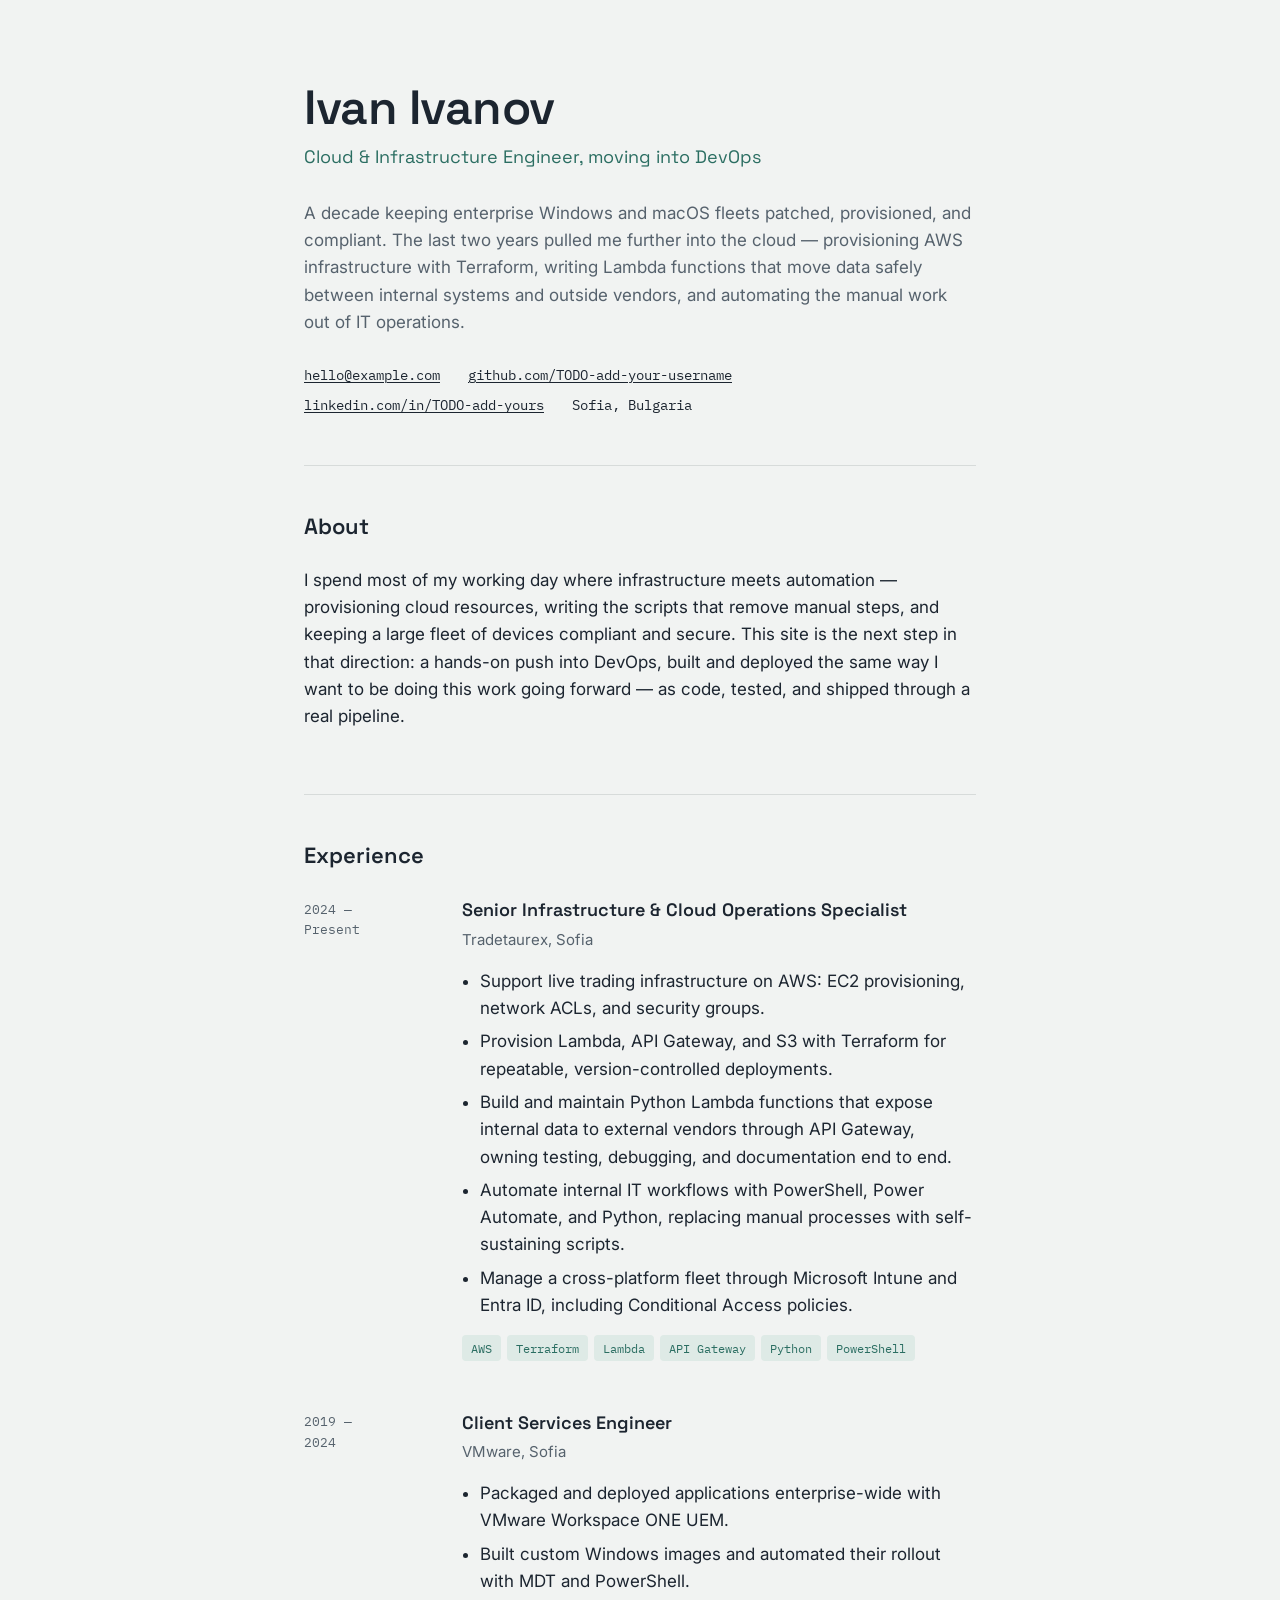
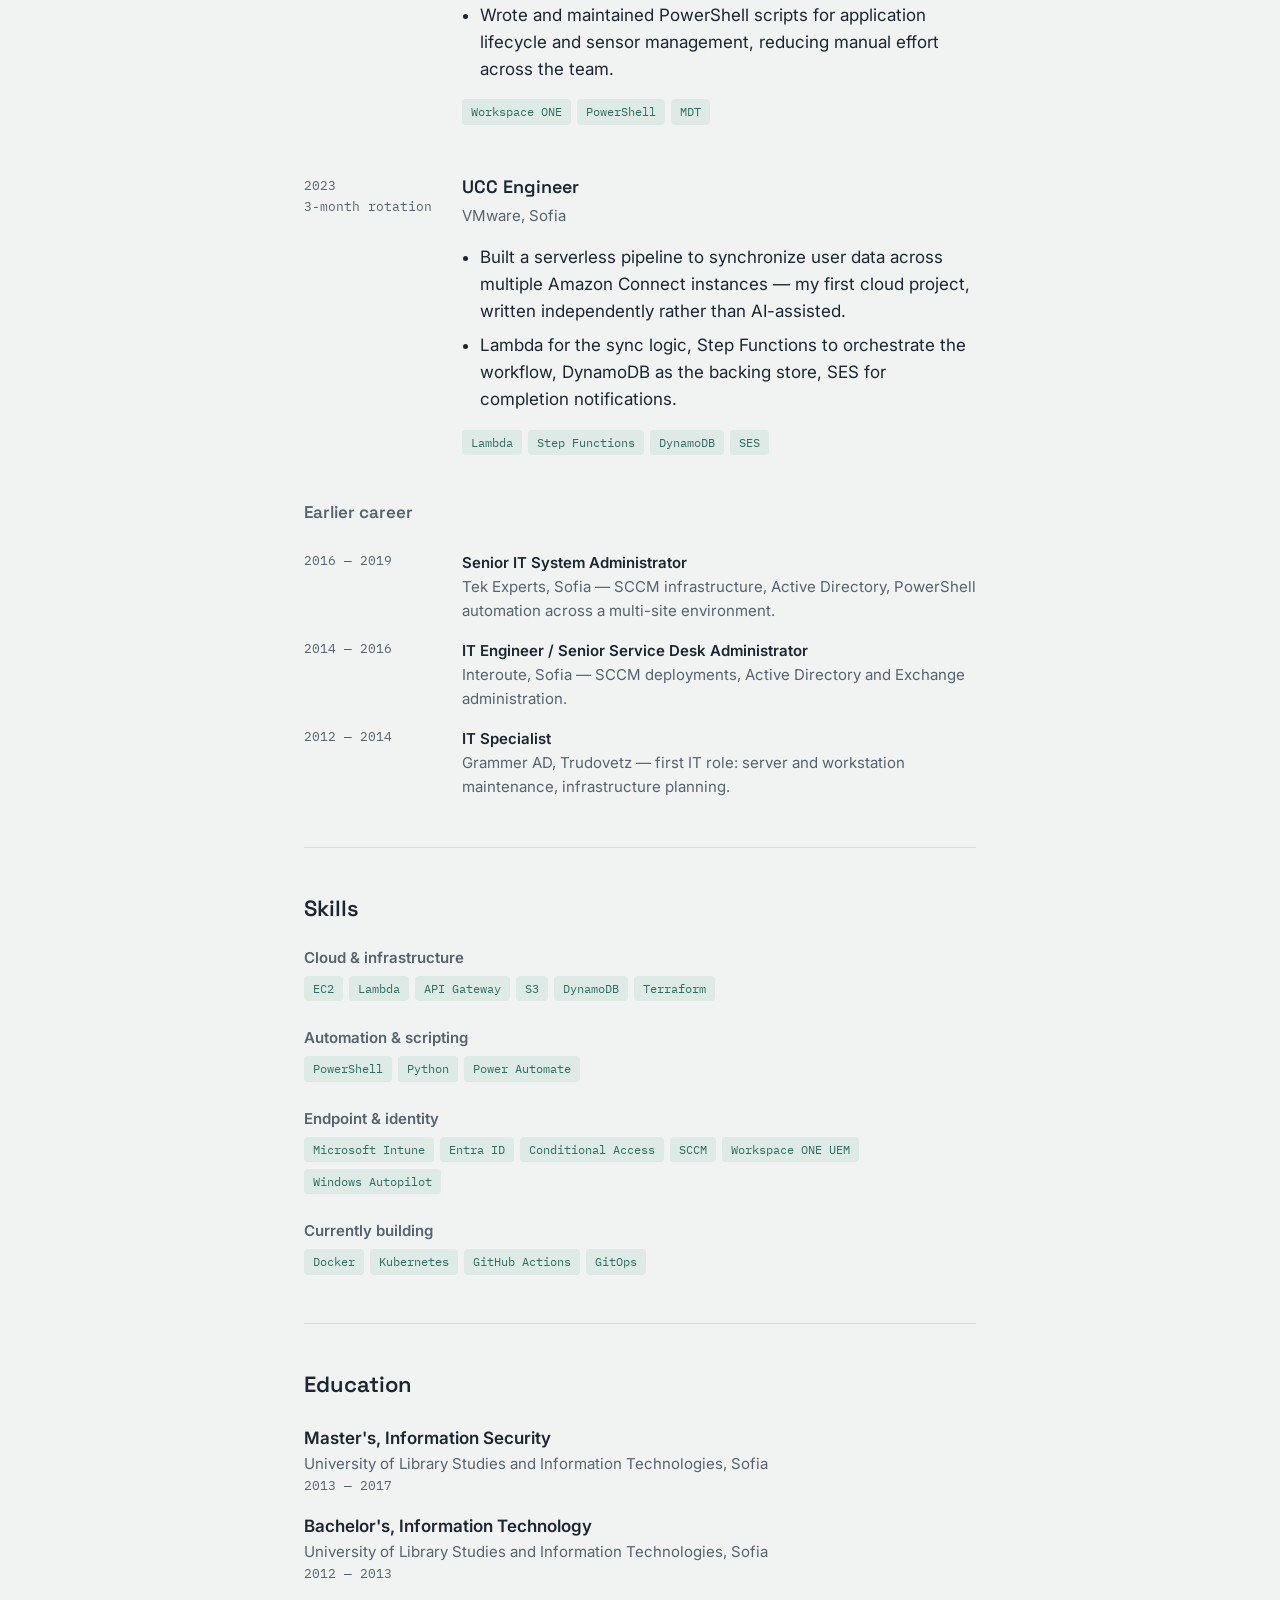
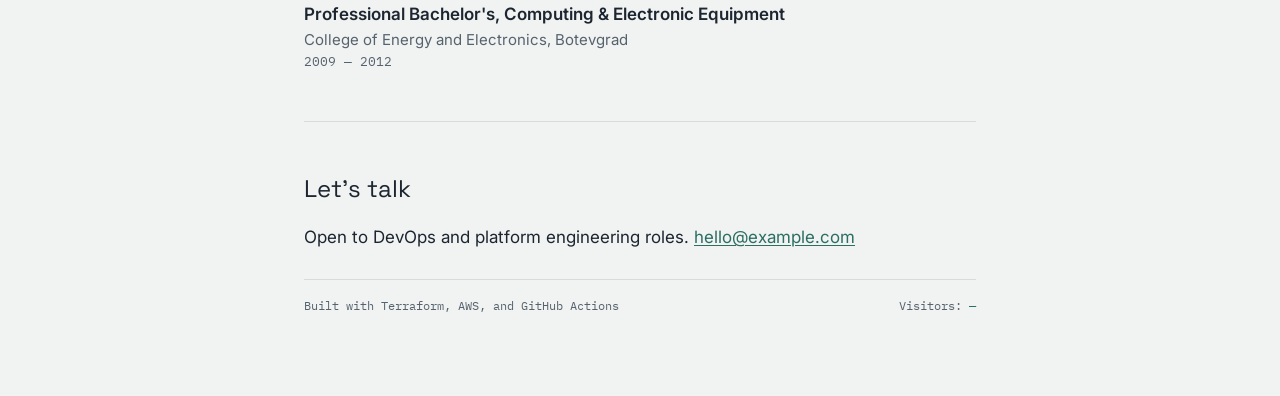
==== frontend/index.html @ 0e737073 "initial HTML+CSS #33" ====
<!DOCTYPE html>
<html lang="en">
<head>
<meta charset="UTF-8">
<meta name="viewport" content="width=device-width, initial-scale=1.0">
<title>Ivan Ivanov — Cloud &amp; Infrastructure Engineer</title>
<meta name="description" content="Cloud and infrastructure engineer with a decade in enterprise systems, now building toward DevOps — AWS, Terraform, and automation.">

<!-- Open Graph -->
<meta property="og:type" content="website">
<meta property="og:title" content="Ivan Ivanov — Cloud & Infrastructure Engineer">
<meta property="og:description" content="Cloud and infrastructure engineer with a decade in enterprise systems, now building toward DevOps — AWS, Terraform, and automation.">
<meta property="og:image" content="/og-image.png">
<!-- TODO: add an og-image.png (1200x630) once you have one, or remove this tag -->

<link rel="icon" type="image/svg+xml" href="/favicon.svg">

<link rel="preconnect" href="https://fonts.googleapis.com">
<link rel="preconnect" href="https://fonts.gstatic.com" crossorigin>
<link href="https://fonts.googleapis.com/css2?family=Space+Grotesk:wght@500;600&family=Inter:wght@400;500&family=IBM+Plex+Mono:wght@400;500&display=swap" rel="stylesheet">

<link rel="stylesheet" href="styles.css">
</head>
<body>

<div class="wrap">

  <!-- Hero -->
  <section class="hero">
    <h1>Ivan Ivanov</h1>
    <p class="role">Cloud &amp; Infrastructure Engineer, moving into DevOps</p>
    <p class="bio">
      A decade keeping enterprise Windows and macOS fleets patched, provisioned,
      and compliant. The last two years pulled me further into the cloud —
      provisioning AWS infrastructure with Terraform, writing Lambda functions
      that move data safely between internal systems and outside vendors, and
      automating the manual work out of IT operations.
    </p>
    <div class="contact-row">
      <a href="mailto:hello@example.com">hello@example.com</a>
      <a href="#" target="_blank" rel="noopener">github.com/TODO-add-your-username</a>
      <a href="#" target="_blank" rel="noopener">linkedin.com/in/TODO-add-yours</a>
      <span>Sofia, Bulgaria</span>
    </div>
  </section>

  <!-- About -->
  <section id="about">
    <h2>About</h2>
    <p>
      I spend most of my working day where infrastructure meets automation —
      provisioning cloud resources, writing the scripts that remove manual
      steps, and keeping a large fleet of devices compliant and secure. This
      site is the next step in that direction: a hands-on push into DevOps,
      built and deployed the same way I want to be doing this work going
      forward — as code, tested, and shipped through a real pipeline.
    </p>
  </section>

  <!-- Experience -->
  <section id="experience">
    <h2>Experience</h2>

    <div class="entry">
      <div class="when">2024 —<br>Present</div>
      <div>
        <div class="role-title">Senior Infrastructure &amp; Cloud Operations Specialist</div>
        <div class="company">Tradetaurex, Sofia</div>
        <ul>
          <li>Support live trading infrastructure on AWS: EC2 provisioning, network ACLs, and security groups.</li>
          <li>Provision Lambda, API Gateway, and S3 with Terraform for repeatable, version-controlled deployments.</li>
          <li>Build and maintain Python Lambda functions that expose internal data to external vendors through API Gateway, owning testing, debugging, and documentation end to end.</li>
          <li>Automate internal IT workflows with PowerShell, Power Automate, and Python, replacing manual processes with self-sustaining scripts.</li>
          <li>Manage a cross-platform fleet through Microsoft Intune and Entra ID, including Conditional Access policies.</li>
        </ul>
        <div class="tags">
          <span class="tag">AWS</span>
          <span class="tag">Terraform</span>
          <span class="tag">Lambda</span>
          <span class="tag">API Gateway</span>
          <span class="tag">Python</span>
          <span class="tag">PowerShell</span>
        </div>
      </div>
    </div>

    <div class="entry">
      <div class="when">2019 —<br>2024</div>
      <div>
        <div class="role-title">Client Services Engineer</div>
        <div class="company">VMware, Sofia</div>
        <ul>
          <li>Packaged and deployed applications enterprise-wide with VMware Workspace ONE UEM.</li>
          <li>Built custom Windows images and automated their rollout with MDT and PowerShell.</li>
          <li>Wrote and maintained PowerShell scripts for application lifecycle and sensor management, reducing manual effort across the team.</li>
        </ul>
        <div class="tags">
          <span class="tag">Workspace ONE</span>
          <span class="tag">PowerShell</span>
          <span class="tag">MDT</span>
        </div>
      </div>
    </div>

    <div class="entry">
      <div class="when">2023<br>3-month rotation</div>
      <div>
        <div class="role-title">UCC Engineer</div>
        <div class="company">VMware, Sofia</div>
        <ul>
          <li>Built a serverless pipeline to synchronize user data across multiple Amazon Connect instances — my first cloud project, written independently rather than AI-assisted.</li>
          <li>Lambda for the sync logic, Step Functions to orchestrate the workflow, DynamoDB as the backing store, SES for completion notifications.</li>
        </ul>
        <div class="tags">
          <span class="tag">Lambda</span>
          <span class="tag">Step Functions</span>
          <span class="tag">DynamoDB</span>
          <span class="tag">SES</span>
        </div>
      </div>
    </div>

    <h2 style="margin-top: var(--space-4); font-size: 1.0625rem; color: var(--ink-muted);">Earlier career</h2>
    <div class="earlier-career">
      <div class="earlier-entry">
        <div class="when">2016 — 2019</div>
        <div>
          <div class="role-title">Senior IT System Administrator</div>
          <div class="company">Tek Experts, Sofia — SCCM infrastructure, Active Directory, PowerShell automation across a multi-site environment.</div>
        </div>
      </div>
      <div class="earlier-entry">
        <div class="when">2014 — 2016</div>
        <div>
          <div class="role-title">IT Engineer / Senior Service Desk Administrator</div>
          <div class="company">Interoute, Sofia — SCCM deployments, Active Directory and Exchange administration.</div>
        </div>
      </div>
      <div class="earlier-entry">
        <div class="when">2012 — 2014</div>
        <div>
          <div class="role-title">IT Specialist</div>
          <div class="company">Grammer AD, Trudovetz — first IT role: server and workstation maintenance, infrastructure planning.</div>
        </div>
      </div>
    </div>
  </section>

  <!-- Skills -->
  <section id="skills">
    <h2>Skills</h2>

    <div class="skill-group">
      <h3>Cloud &amp; infrastructure</h3>
      <div class="tags">
        <span class="tag">EC2</span>
        <span class="tag">Lambda</span>
        <span class="tag">API Gateway</span>
        <span class="tag">S3</span>
        <span class="tag">DynamoDB</span>
        <span class="tag">Terraform</span>
      </div>
    </div>

    <div class="skill-group">
      <h3>Automation &amp; scripting</h3>
      <div class="tags">
        <span class="tag">PowerShell</span>
        <span class="tag">Python</span>
        <span class="tag">Power Automate</span>
      </div>
    </div>

    <div class="skill-group">
      <h3>Endpoint &amp; identity</h3>
      <div class="tags">
        <span class="tag">Microsoft Intune</span>
        <span class="tag">Entra ID</span>
        <span class="tag">Conditional Access</span>
        <span class="tag">SCCM</span>
        <span class="tag">Workspace ONE UEM</span>
        <span class="tag">Windows Autopilot</span>
      </div>
    </div>

    <div class="skill-group">
      <h3>Currently building</h3>
      <div class="tags">
        <span class="tag">Docker</span>
        <span class="tag">Kubernetes</span>
        <span class="tag">GitHub Actions</span>
        <span class="tag">GitOps</span>
      </div>
    </div>
  </section>

  <!-- Education -->
  <section id="education">
    <h2>Education</h2>
    <div class="edu-entry">
      <div class="degree">Master's, Information Security</div>
      <div class="school">University of Library Studies and Information Technologies, Sofia</div>
      <div class="when">2013 — 2017</div>
    </div>
    <div class="edu-entry">
      <div class="degree">Bachelor's, Information Technology</div>
      <div class="school">University of Library Studies and Information Technologies, Sofia</div>
      <div class="when">2012 — 2013</div>
    </div>
    <div class="edu-entry">
      <div class="degree">Professional Bachelor's, Computing &amp; Electronic Equipment</div>
      <div class="school">College of Energy and Electronics, Botevgrad</div>
      <div class="when">2009 — 2012</div>
    </div>
  </section>

  <!-- Footer / contact -->
  <footer>
    <p class="cta">Let's talk</p>
    <p>
      Open to DevOps and platform engineering roles.
      <a href="mailto:hello@example.com">hello@example.com</a>
    </p>
    <div class="meta-row">
      <span>Built with Terraform, AWS, and GitHub Actions</span>
      <span>Visitors: <span id="visitor-count">—</span></span>
    </div>
  </footer>

</div>

<script src="script.js"></script>
</body>
</html>
---- frontend/styles.css ----
/* ============================================
   Tokens
   ============================================ */
:root {
  --bg: #f1f3f2;
  --surface: #ffffff;
  --ink: #1c2530;
  --ink-muted: #56626d;
  --accent: #2b6e62;
  --accent-soft: #deeae6;
  --line: #d7dbda;

  --font-display: "Space Grotesk", -apple-system, sans-serif;
  --font-body: "Inter", -apple-system, sans-serif;
  --font-mono: "IBM Plex Mono", ui-monospace, monospace;

  --content-width: 720px;
  --space-1: 0.5rem;
  --space-2: 1rem;
  --space-3: 1.75rem;
  --space-4: 3rem;
  --space-5: 5rem;
}

/* ============================================
   Reset & base
   ============================================ */
* {
  box-sizing: border-box;
}

html {
  scroll-behavior: smooth;
}

@media (prefers-reduced-motion: reduce) {
  html {
    scroll-behavior: auto;
  }
  * {
    animation-duration: 0.01ms !important;
    transition-duration: 0.01ms !important;
  }
}

body {
  margin: 0;
  background: var(--bg);
  color: var(--ink);
  font-family: var(--font-body);
  font-size: 17px;
  line-height: 1.6;
  -webkit-font-smoothing: antialiased;
}

a {
  color: var(--accent);
  text-decoration-thickness: 1px;
  text-underline-offset: 2px;
}

a:hover {
  text-decoration-thickness: 2px;
}

a:focus-visible,
button:focus-visible {
  outline: 2px solid var(--accent);
  outline-offset: 3px;
}

.wrap {
  max-width: var(--content-width);
  margin: 0 auto;
  padding: 0 1.5rem;
}

section {
  padding: var(--space-4) 0;
  border-top: 1px solid var(--line);
}

section:first-of-type {
  border-top: none;
}

h1, h2, h3 {
  font-family: var(--font-display);
  font-weight: 600;
  line-height: 1.15;
  margin: 0;
}

h2 {
  font-size: 1.375rem;
  margin-bottom: var(--space-3);
}

p {
  margin: 0 0 var(--space-2);
  max-width: 62ch;
}

/* ============================================
   Hero
   ============================================ */
.hero {
  padding-top: var(--space-5);
  padding-bottom: var(--space-4);
  border-top: none;
}

.hero h1 {
  font-size: clamp(2.25rem, 5vw, 3rem);
  letter-spacing: -0.01em;
}

.hero .role {
  font-family: var(--font-display);
  font-size: 1.125rem;
  color: var(--accent);
  margin-top: var(--space-1);
  margin-bottom: var(--space-3);
}

.hero .bio {
  color: var(--ink-muted);
  font-size: 1.0625rem;
}

.contact-row {
  display: flex;
  flex-wrap: wrap;
  gap: var(--space-1) var(--space-3);
  margin-top: var(--space-3);
  font-family: var(--font-mono);
  font-size: 0.875rem;
}

.contact-row a {
  color: var(--ink);
}

.contact-row a:hover {
  color: var(--accent);
}

/* ============================================
   Experience timeline
   ============================================ */
.entry {
  display: grid;
  grid-template-columns: 130px 1fr;
  gap: var(--space-3);
  margin-bottom: var(--space-4);
}

.entry:last-child {
  margin-bottom: 0;
}

.entry .when {
  font-family: var(--font-mono);
  font-size: 0.8125rem;
  color: var(--ink-muted);
  padding-top: 0.2rem;
}

.entry .role-title {
  font-family: var(--font-display);
  font-size: 1.125rem;
  font-weight: 600;
  margin-bottom: 0.15rem;
}

.entry .company {
  color: var(--ink-muted);
  font-size: 0.9375rem;
  margin-bottom: var(--space-2);
}

.entry ul {
  margin: 0 0 var(--space-2);
  padding-left: 1.1rem;
}

.entry li {
  margin-bottom: 0.4rem;
  max-width: 58ch;
}

.tags {
  display: flex;
  flex-wrap: wrap;
  gap: 0.4rem;
  margin-top: var(--space-1);
}

.tag {
  font-family: var(--font-mono);
  font-size: 0.75rem;
  background: var(--accent-soft);
  color: var(--accent);
  padding: 0.2rem 0.55rem;
  border-radius: 4px;
}

/* Earlier career: compact list, no bullets */
.earlier-career {
  display: grid;
  gap: var(--space-2);
}

.earlier-entry {
  display: grid;
  grid-template-columns: 130px 1fr;
  gap: var(--space-3);
}

.earlier-entry .when {
  font-family: var(--font-mono);
  font-size: 0.8125rem;
  color: var(--ink-muted);
}

.earlier-entry .role-title {
  font-weight: 600;
  font-size: 0.9375rem;
}

.earlier-entry .company {
  color: var(--ink-muted);
  font-size: 0.9375rem;
}

/* ============================================
   Skills
   ============================================ */
.skill-group {
  margin-bottom: var(--space-3);
}

.skill-group:last-child {
  margin-bottom: 0;
}

.skill-group h3 {
  font-family: var(--font-body);
  font-weight: 600;
  font-size: 0.9375rem;
  color: var(--ink-muted);
  margin-bottom: 0.6rem;
}

/* ============================================
   Education
   ============================================ */
.edu-entry {
  margin-bottom: var(--space-2);
}

.edu-entry:last-child {
  margin-bottom: 0;
}

.edu-entry .degree {
  font-weight: 600;
}

.edu-entry .school {
  color: var(--ink-muted);
  font-size: 0.9375rem;
}

.edu-entry .when {
  font-family: var(--font-mono);
  font-size: 0.8125rem;
  color: var(--ink-muted);
}

/* ============================================
   Footer / contact
   ============================================ */
footer {
  padding: var(--space-4) 0 var(--space-5);
  border-top: 1px solid var(--line);
}

footer .cta {
  font-family: var(--font-display);
  font-size: 1.5rem;
  margin-bottom: var(--space-2);
}

.meta-row {
  display: flex;
  justify-content: space-between;
  align-items: baseline;
  flex-wrap: wrap;
  gap: var(--space-1);
  margin-top: var(--space-3);
  padding-top: var(--space-2);
  border-top: 1px solid var(--line);
  font-family: var(--font-mono);
  font-size: 0.75rem;
  color: var(--ink-muted);
}

#visitor-count {
  color: var(--accent);
}

/* ============================================
   Responsive
   ============================================ */
@media (max-width: 560px) {
  .entry,
  .earlier-entry {
    grid-template-columns: 1fr;
    gap: 0.3rem;
  }

  .entry .when {
    padding-top: 0;
  }

  section {
    padding: var(--space-3) 0;
  }

  .hero {
    padding-top: var(--space-4);
  }
}
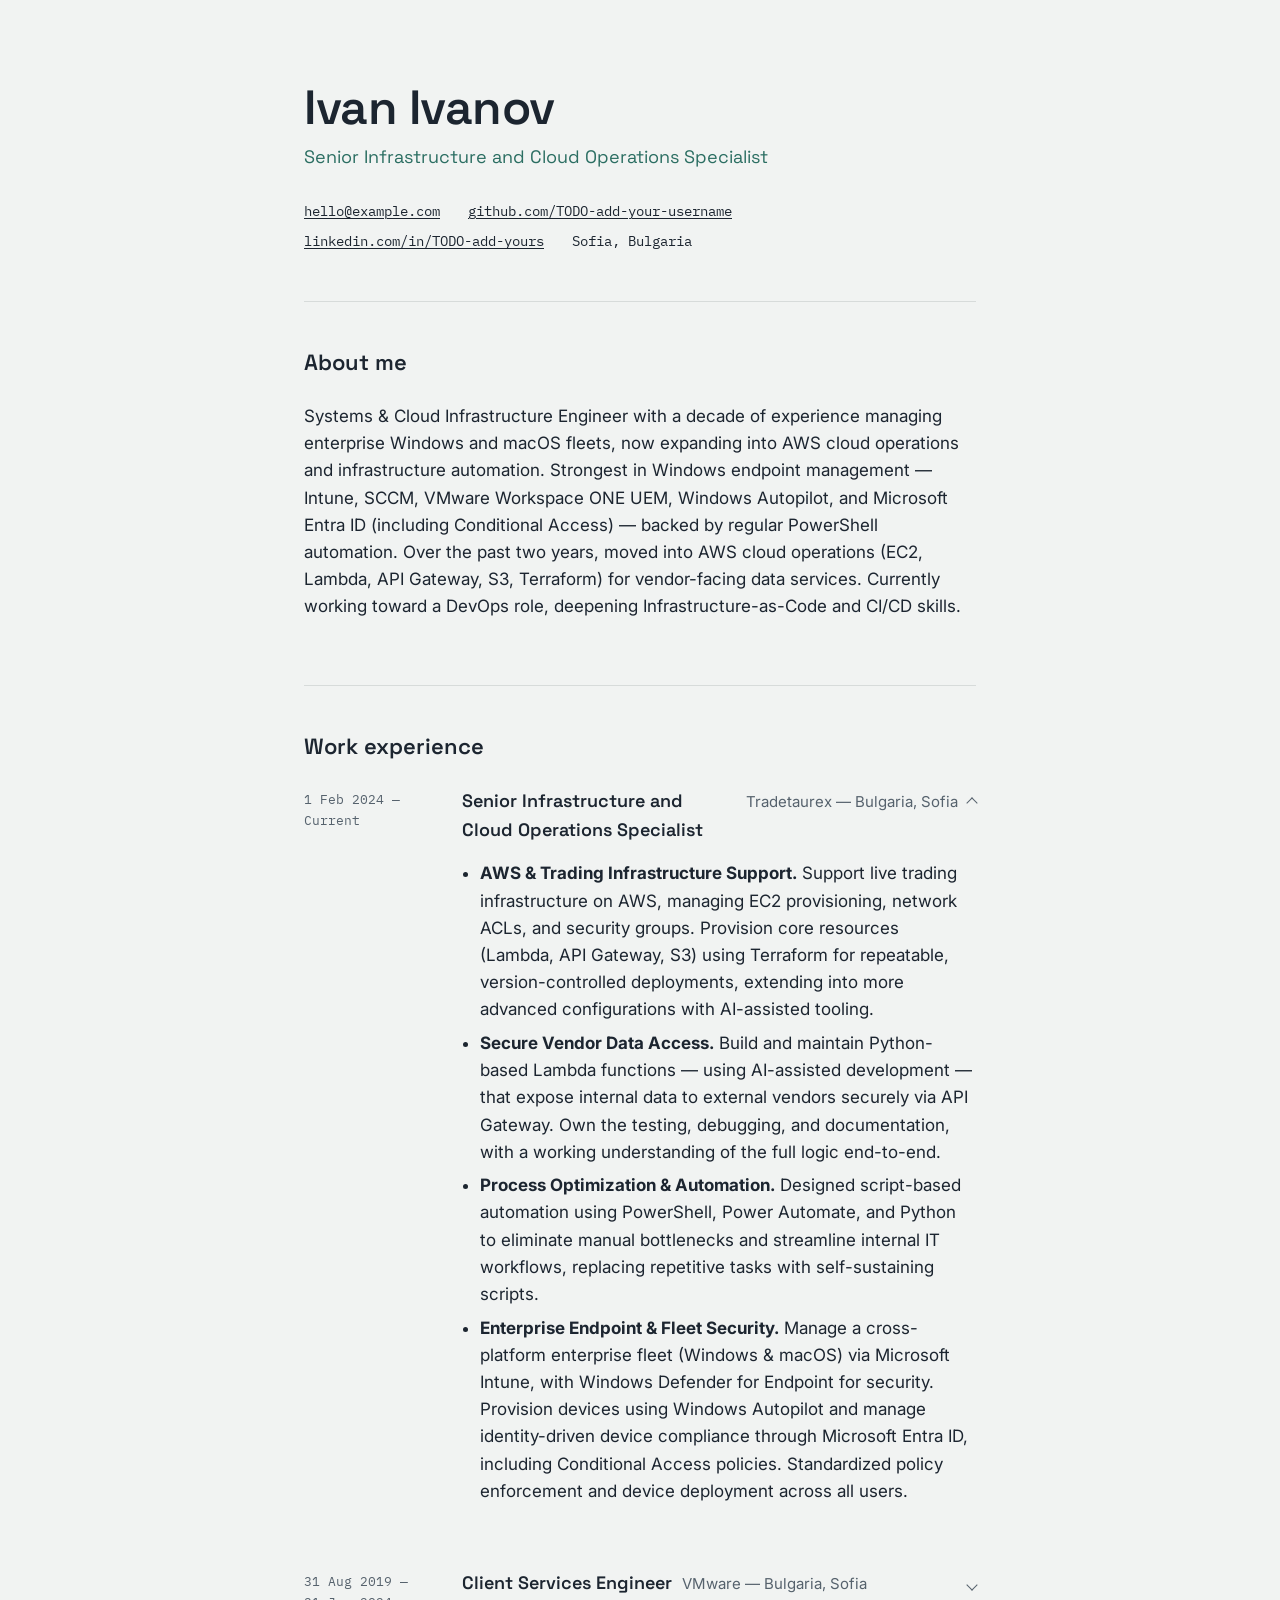
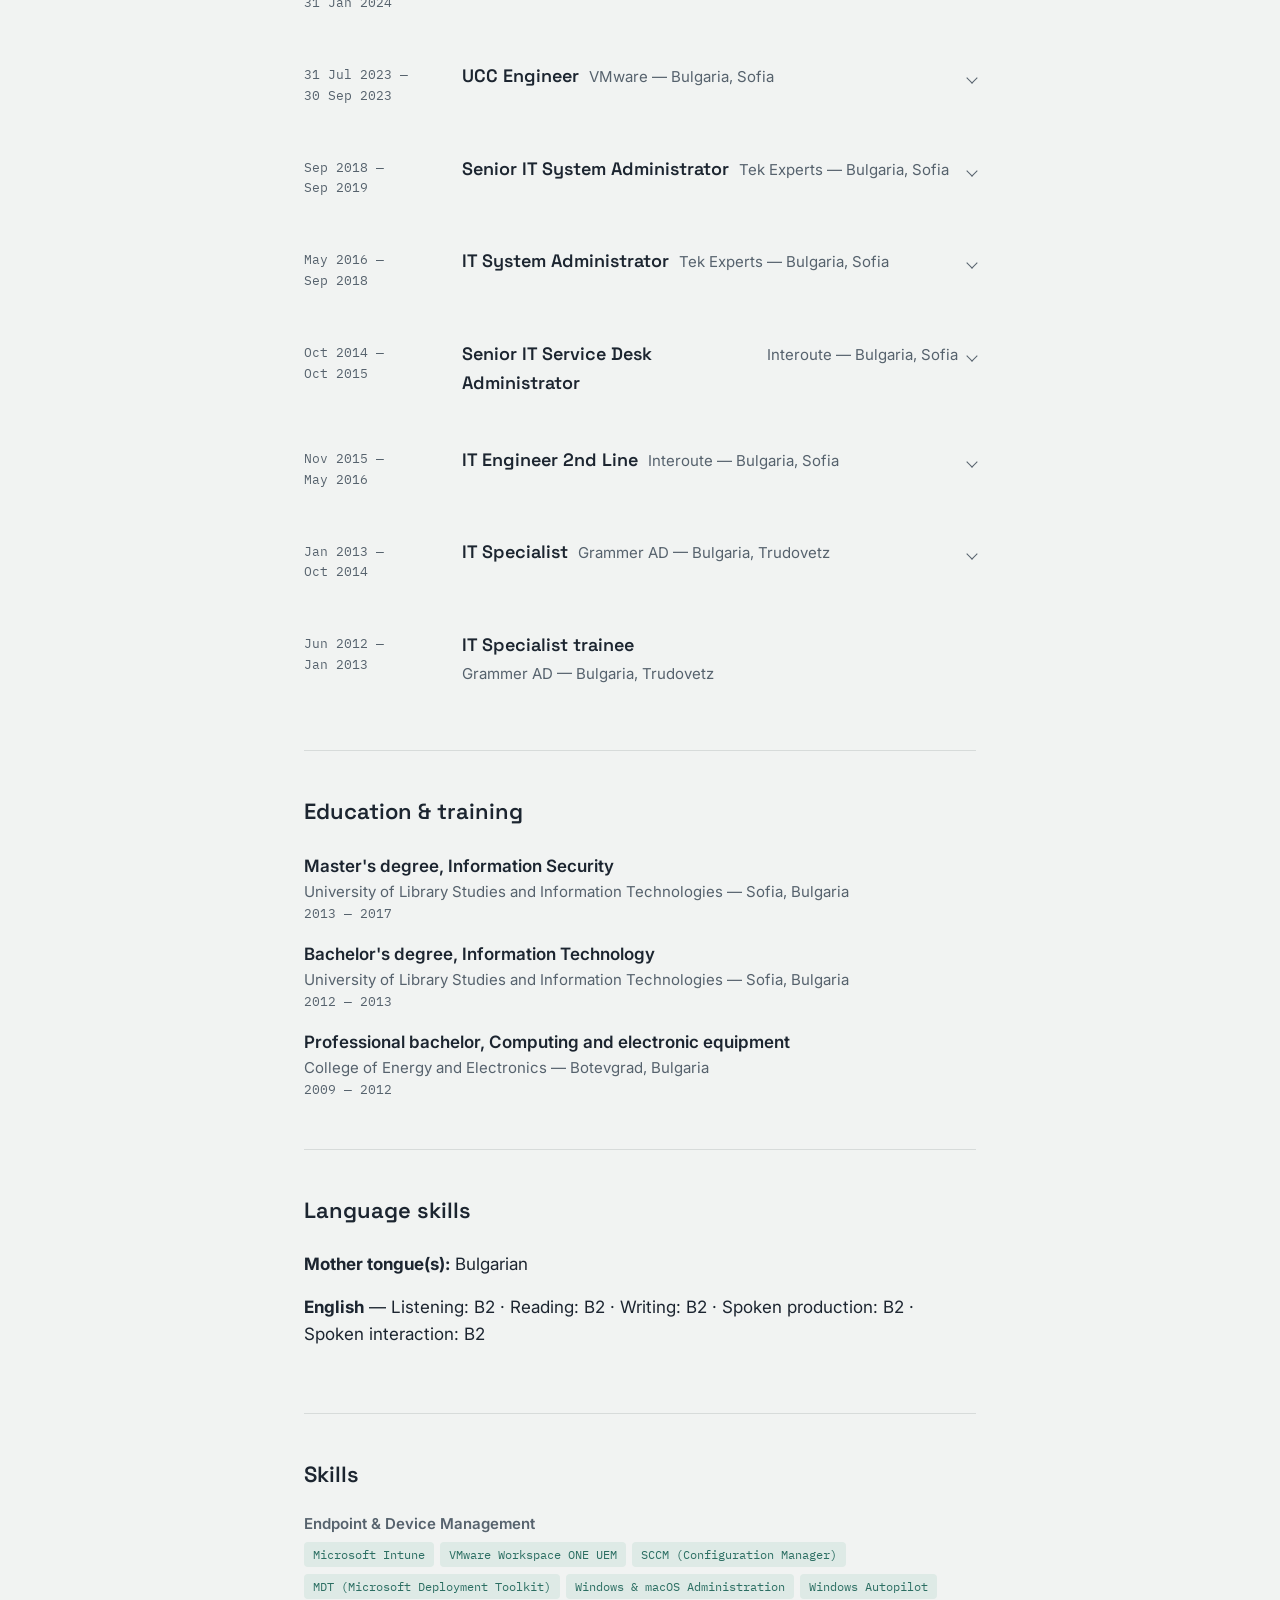
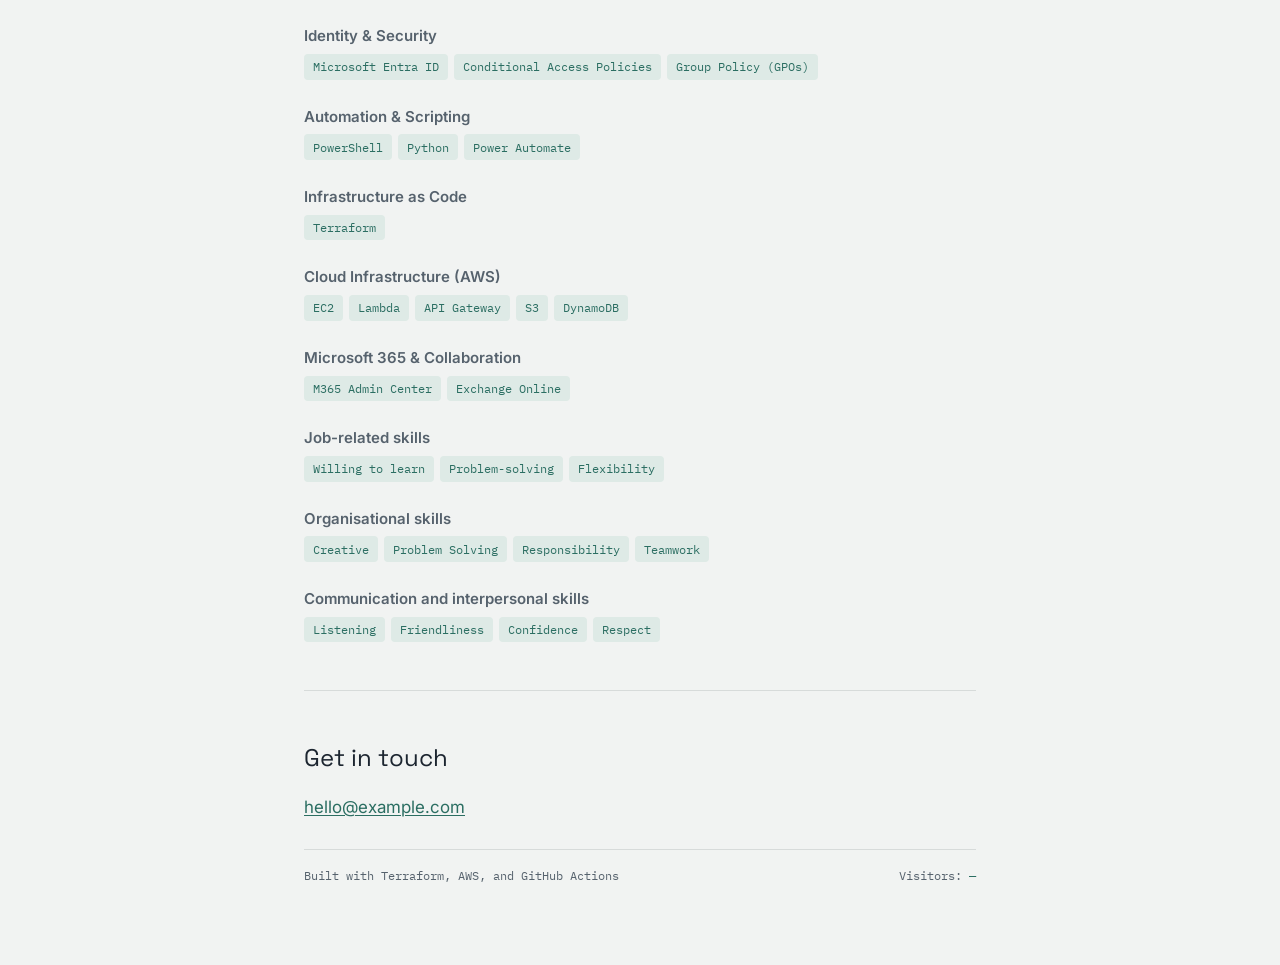
==== commit a09c6649: "Initial index page modified and placeholder added for visitors count. Error mage is added. close #33" ====
--- a/frontend/index.html
+++ b/frontend/index.html
@@ -3,13 +3,13 @@
 <head>
 <meta charset="UTF-8">
 <meta name="viewport" content="width=device-width, initial-scale=1.0">
-<title>Ivan Ivanov — Cloud &amp; Infrastructure Engineer</title>
-<meta name="description" content="Cloud and infrastructure engineer with a decade in enterprise systems, now building toward DevOps — AWS, Terraform, and automation.">
+<title>Ivan Ivanov — Senior Infrastructure and Cloud Operations Specialist</title>
+<meta name="description" content="Systems & Cloud Infrastructure Engineer with a decade of experience managing enterprise Windows and macOS fleets, now expanding into AWS cloud operations and infrastructure automation.">
 
 <!-- Open Graph -->
 <meta property="og:type" content="website">
-<meta property="og:title" content="Ivan Ivanov — Cloud & Infrastructure Engineer">
-<meta property="og:description" content="Cloud and infrastructure engineer with a decade in enterprise systems, now building toward DevOps — AWS, Terraform, and automation.">
+<meta property="og:title" content="Ivan Ivanov — Senior Infrastructure and Cloud Operations Specialist">
+<meta property="og:description" content="Systems & Cloud Infrastructure Engineer with a decade of experience managing enterprise Windows and macOS fleets, now expanding into AWS cloud operations and infrastructure automation.">
 <meta property="og:image" content="/og-image.png">
 <!-- TODO: add an og-image.png (1200x630) once you have one, or remove this tag -->
 
@@ -28,14 +28,7 @@
   <!-- Hero -->
   <section class="hero">
     <h1>Ivan Ivanov</h1>
-    <p class="role">Cloud &amp; Infrastructure Engineer, moving into DevOps</p>
-    <p class="bio">
-      A decade keeping enterprise Windows and macOS fleets patched, provisioned,
-      and compliant. The last two years pulled me further into the cloud —
-      provisioning AWS infrastructure with Terraform, writing Lambda functions
-      that move data safely between internal systems and outside vendors, and
-      automating the manual work out of IT operations.
-    </p>
+    <p class="role">Senior Infrastructure and Cloud Operations Specialist</p>
     <div class="contact-row">
       <a href="mailto:hello@example.com">hello@example.com</a>
       <a href="#" target="_blank" rel="noopener">github.com/TODO-add-your-username</a>
@@ -46,104 +39,260 @@
 
   <!-- About -->
   <section id="about">
-    <h2>About</h2>
+    <h2>About me</h2>
     <p>
-      I spend most of my working day where infrastructure meets automation —
-      provisioning cloud resources, writing the scripts that remove manual
-      steps, and keeping a large fleet of devices compliant and secure. This
-      site is the next step in that direction: a hands-on push into DevOps,
-      built and deployed the same way I want to be doing this work going
-      forward — as code, tested, and shipped through a real pipeline.
+      Systems &amp; Cloud Infrastructure Engineer with a decade of experience managing
+      enterprise Windows and macOS fleets, now expanding into AWS cloud operations and
+      infrastructure automation. Strongest in Windows endpoint management — Intune, SCCM,
+      VMware Workspace ONE UEM, Windows Autopilot, and Microsoft Entra ID (including
+      Conditional Access) — backed by regular PowerShell automation. Over the past two
+      years, moved into AWS cloud operations (EC2, Lambda, API Gateway, S3, Terraform)
+      for vendor-facing data services. Currently working toward a DevOps role, deepening
+      Infrastructure-as-Code and CI/CD skills.
     </p>
   </section>
 
   <!-- Experience -->
   <section id="experience">
-    <h2>Experience</h2>
-
-    <div class="entry">
-      <div class="when">2024 —<br>Present</div>
+    <h2>Work experience</h2>
+
+    <div class="entry">
+      <div class="when">1 Feb 2024 —<br>Current</div>
+      <details open>
+        <summary>
+          <span class="role-title">Senior Infrastructure and Cloud Operations Specialist</span>
+          <span class="company">Tradetaurex — Bulgaria, Sofia</span>
+        </summary>
+        <div class="details-content">
+          <ul>
+            <li><strong>AWS &amp; Trading Infrastructure Support.</strong> Support live trading infrastructure on AWS, managing EC2 provisioning, network ACLs, and security groups. Provision core resources (Lambda, API Gateway, S3) using Terraform for repeatable, version-controlled deployments, extending into more advanced configurations with AI-assisted tooling.</li>
+            <li><strong>Secure Vendor Data Access.</strong> Build and maintain Python-based Lambda functions — using AI-assisted development — that expose internal data to external vendors securely via API Gateway. Own the testing, debugging, and documentation, with a working understanding of the full logic end-to-end.</li>
+            <li><strong>Process Optimization &amp; Automation.</strong> Designed script-based automation using PowerShell, Power Automate, and Python to eliminate manual bottlenecks and streamline internal IT workflows, replacing repetitive tasks with self-sustaining scripts.</li>
+            <li><strong>Enterprise Endpoint &amp; Fleet Security.</strong> Manage a cross-platform enterprise fleet (Windows &amp; macOS) via Microsoft Intune, with Windows Defender for Endpoint for security. Provision devices using Windows Autopilot and manage identity-driven device compliance through Microsoft Entra ID, including Conditional Access policies. Standardized policy enforcement and device deployment across all users.</li>
+          </ul>
+        </div>
+      </details>
+    </div>
+
+    <div class="entry">
+      <div class="when">31 Aug 2019 —<br>31 Jan 2024</div>
+      <details>
+        <summary>
+          <span class="role-title">Client Services Engineer</span>
+          <span class="company">VMware — Bulgaria, Sofia</span>
+        </summary>
+        <div class="details-content">
+          <p>As part of the Client Experience team, I helped shape and run our Windows deployment strategy across the organization.</p>
+          <ul>
+            <li><strong>Application Packaging &amp; Deployment.</strong> Used VMware Workspace ONE UEM to package and deploy applications across the enterprise fleet, standardizing how software was rolled out and maintained.</li>
+            <li><strong>Custom PowerShell Solutions.</strong> Developed and maintained PowerShell scripts for application install/uninstall, sensor management, and other recurring administrative tasks — reducing manual effort across the team.</li>
+            <li><strong>Windows Image Creation &amp; Deployment.</strong> Built custom Windows images and automated their deployment using Microsoft Deployment Toolkit (MDT) combined with custom PowerShell scripts.</li>
+          </ul>
+          <p><em>Core skills from this role: Windows Administration, OS Migration, VMware Workspace ONE UEM, PowerShell scripting, Amazon Web Services (AWS), AWS Lambda, Amazon S3, Python.</em></p>
+        </div>
+      </details>
+    </div>
+
+    <div class="entry">
+      <div class="when">31 Jul 2023 —<br>30 Sep 2023</div>
+      <details>
+        <summary>
+          <span class="role-title">UCC Engineer</span>
+          <span class="company">VMware — Bulgaria, Sofia</span>
+        </summary>
+        <div class="details-content">
+          <p>Completed a 3-month internal rotation with VMware's UCC team, stepping outside my core endpoint role to build an AWS-based automation solution — my first hands-on cloud project, written independently rather than AI-assisted.</p>
+          <p>Built a solution to synchronize user data across multiple Amazon Connect instances:</p>
+          <ul>
+            <li><strong>AWS Lambda</strong> — wrote the core functions for the synchronization logic, run without provisioning or managing servers.</li>
+            <li><strong>AWS Step Functions</strong> — orchestrated the multi-step workflow across services into an efficient, scalable serverless pipeline.</li>
+            <li><strong>Amazon DynamoDB</strong> — used as the backing data store for the project.</li>
+            <li><strong>Python</strong> — wrote the scripting and automation logic myself.</li>
+            <li><strong>AWS SES</strong> — integrated to send automated email notifications on completion of each sync job.</li>
+          </ul>
+        </div>
+      </details>
+    </div>
+
+    <div class="entry">
+      <div class="when">Sep 2018 —<br>Sep 2019</div>
+      <details>
+        <summary>
+          <span class="role-title">Senior IT System Administrator</span>
+          <span class="company">Tek Experts — Bulgaria, Sofia</span>
+        </summary>
+        <div class="details-content">
+          <p><strong>Microsoft System Center Configuration Manager (SCCM) infrastructure:</strong></p>
+          <ul>
+            <li>Make sure all services are running</li>
+            <li>Make sure the primary site is up-to-date</li>
+            <li>Make sure all site components are running and there are enough resources</li>
+            <li>Servicing different Windows 10 images</li>
+            <li>Creating, deploying and maintain different applications</li>
+            <li>Creating and maintain different deployments (applications and updates)</li>
+            <li>Creating and maintain different task sequences for the different line of businesses</li>
+          </ul>
+          <p><strong>Powershell Scripts:</strong></p>
+          <ul>
+            <li>Creating and editing AD/Office 365 objects</li>
+            <li>Creating and maintain scripts for synchronization between the HR system and Active Directory</li>
+          </ul>
+          <p><strong>Active Directory:</strong></p>
+          <ul>
+            <li>Administering users and computers</li>
+            <li>Creating and maintain group policies</li>
+            <li>Maintain internal and external DNS zones</li>
+            <li>DHCP</li>
+          </ul>
+          <p><strong>Windows servers:</strong></p>
+          <ul>
+            <li>Deploying Windows servers</li>
+            <li>Maintain Windows servers</li>
+            <li>Make sure all Windows servers are up-to-date</li>
+          </ul>
+          <ul>
+            <li>Microsoft Azure Intune</li>
+            <li>Maintain McAfee EPO</li>
+            <li>Coordinate with other System Admins at other sites to resolve problems and faults</li>
+            <li>Taking part in IT Ops projects</li>
+            <li>Maintain CCTV and access control system</li>
+            <li>Managing IT hardware - computers and laptops</li>
+            <li>On-site and remote support for company users around the world with day to day issues</li>
+          </ul>
+        </div>
+      </details>
+    </div>
+
+    <div class="entry">
+      <div class="when">May 2016 —<br>Sep 2018</div>
+      <details>
+        <summary>
+          <span class="role-title">IT System Administrator</span>
+          <span class="company">Tek Experts — Bulgaria, Sofia</span>
+        </summary>
+        <div class="details-content">
+          <p>As a part of the IT department, my main responsibilities are:</p>
+          <ul>
+            <li>Maintain the SCCM infrastructure.</li>
+            <li>Creating, deploying and maintain different applications, deployments and task sequences for the different line of businesses.</li>
+            <li>Creating and maintain GPOs for the different line of businesses.</li>
+            <li>Maintain servers.</li>
+            <li>Maintain McAfee EPO.</li>
+            <li>PowerShell scripting – Creating and editing AD/O365 users, creating and maintain synchronization scripts for updating user information from the HR system to the AD.</li>
+            <li>Coordinate with other System Admins at other sites to resolve problems and faults.</li>
+            <li>Providing training to the new IT department members.</li>
+            <li>Maintain the CCTV and access control system.</li>
+            <li>Taking part in IT Ops projects.</li>
+            <li>Managing IT hardware - computers and laptops</li>
+            <li>On-site and remote support for company users around the world with day to day issues.</li>
+          </ul>
+        </div>
+      </details>
+    </div>
+
+    <div class="entry">
+      <div class="when">Oct 2014 —<br>Oct 2015</div>
+      <details>
+        <summary>
+          <span class="role-title">Senior IT Service Desk Administrator</span>
+          <span class="company">Interoute — Bulgaria, Sofia</span>
+        </summary>
+        <div class="details-content">
+          <ul>
+            <li>On-site and remote support for company users around the world.</li>
+            <li>Taking part in IT Ops projects.</li>
+            <li>Service-Now - processing user request.</li>
+            <li>Creating and managing user domain accounts.</li>
+            <li>Installing, managing and troubleshooting SW issues (MS Office, etc.).</li>
+            <li>Managing IT hardware.</li>
+          </ul>
+        </div>
+      </details>
+    </div>
+
+    <div class="entry">
+      <div class="when">Nov 2015 —<br>May 2016</div>
+      <details>
+        <summary>
+          <span class="role-title">IT Engineer 2nd Line</span>
+          <span class="company">Interoute — Bulgaria, Sofia</span>
+        </summary>
+        <div class="details-content">
+          <p><strong>MS SCCM</strong></p>
+          <ul>
+            <li>Managing Desktop build</li>
+            <li>SW deployments</li>
+            <li>Patch management</li>
+          </ul>
+          <ul>
+            <li>Installing new servers Windows Server 2008 R2, Windows Server 2012, Windows Server 2012 R2</li>
+            <li>Monitoring the IT infrastructure.</li>
+            <li>PowerShell scripting (creating and managing AD, Exchange and Skype for Business accounts).</li>
+            <li>Administrating user accounts ( MS AD, MS Exchange, Skype for Business, etc.)</li>
+            <li>Participating in rotating on-call duty.</li>
+          </ul>
+        </div>
+      </details>
+    </div>
+
+    <div class="entry">
+      <div class="when">Jan 2013 —<br>Oct 2014</div>
+      <details>
+        <summary>
+          <span class="role-title">IT Specialist</span>
+          <span class="company">Grammer AD — Bulgaria, Trudovetz</span>
+        </summary>
+        <div class="details-content">
+          <ul>
+            <li>Maintenance of servers, workstations, network within company.</li>
+            <li>Planning and coordinating IT improvements and projects as required by the headquarter.</li>
+            <li>Supporting and training users for needed computer skills and basic network and security rules.</li>
+            <li>Seeking of suppliers for IT equipment, consumables and spares.</li>
+            <li>Domain controller, application server and workstations installation and service.</li>
+            <li>Maintenance and installation of video surveillance equipment and software.</li>
+            <li>Maintenance of access control security system.</li>
+          </ul>
+        </div>
+      </details>
+    </div>
+
+    <div class="entry">
+      <div class="when">Jun 2012 —<br>Jan 2013</div>
       <div>
-        <div class="role-title">Senior Infrastructure &amp; Cloud Operations Specialist</div>
-        <div class="company">Tradetaurex, Sofia</div>
-        <ul>
-          <li>Support live trading infrastructure on AWS: EC2 provisioning, network ACLs, and security groups.</li>
-          <li>Provision Lambda, API Gateway, and S3 with Terraform for repeatable, version-controlled deployments.</li>
-          <li>Build and maintain Python Lambda functions that expose internal data to external vendors through API Gateway, owning testing, debugging, and documentation end to end.</li>
-          <li>Automate internal IT workflows with PowerShell, Power Automate, and Python, replacing manual processes with self-sustaining scripts.</li>
-          <li>Manage a cross-platform fleet through Microsoft Intune and Entra ID, including Conditional Access policies.</li>
-        </ul>
-        <div class="tags">
-          <span class="tag">AWS</span>
-          <span class="tag">Terraform</span>
-          <span class="tag">Lambda</span>
-          <span class="tag">API Gateway</span>
-          <span class="tag">Python</span>
-          <span class="tag">PowerShell</span>
-        </div>
-      </div>
-    </div>
-
-    <div class="entry">
-      <div class="when">2019 —<br>2024</div>
-      <div>
-        <div class="role-title">Client Services Engineer</div>
-        <div class="company">VMware, Sofia</div>
-        <ul>
-          <li>Packaged and deployed applications enterprise-wide with VMware Workspace ONE UEM.</li>
-          <li>Built custom Windows images and automated their rollout with MDT and PowerShell.</li>
-          <li>Wrote and maintained PowerShell scripts for application lifecycle and sensor management, reducing manual effort across the team.</li>
-        </ul>
-        <div class="tags">
-          <span class="tag">Workspace ONE</span>
-          <span class="tag">PowerShell</span>
-          <span class="tag">MDT</span>
-        </div>
-      </div>
-    </div>
-
-    <div class="entry">
-      <div class="when">2023<br>3-month rotation</div>
-      <div>
-        <div class="role-title">UCC Engineer</div>
-        <div class="company">VMware, Sofia</div>
-        <ul>
-          <li>Built a serverless pipeline to synchronize user data across multiple Amazon Connect instances — my first cloud project, written independently rather than AI-assisted.</li>
-          <li>Lambda for the sync logic, Step Functions to orchestrate the workflow, DynamoDB as the backing store, SES for completion notifications.</li>
-        </ul>
-        <div class="tags">
-          <span class="tag">Lambda</span>
-          <span class="tag">Step Functions</span>
-          <span class="tag">DynamoDB</span>
-          <span class="tag">SES</span>
-        </div>
-      </div>
-    </div>
-
-    <h2 style="margin-top: var(--space-4); font-size: 1.0625rem; color: var(--ink-muted);">Earlier career</h2>
-    <div class="earlier-career">
-      <div class="earlier-entry">
-        <div class="when">2016 — 2019</div>
-        <div>
-          <div class="role-title">Senior IT System Administrator</div>
-          <div class="company">Tek Experts, Sofia — SCCM infrastructure, Active Directory, PowerShell automation across a multi-site environment.</div>
-        </div>
-      </div>
-      <div class="earlier-entry">
-        <div class="when">2014 — 2016</div>
-        <div>
-          <div class="role-title">IT Engineer / Senior Service Desk Administrator</div>
-          <div class="company">Interoute, Sofia — SCCM deployments, Active Directory and Exchange administration.</div>
-        </div>
-      </div>
-      <div class="earlier-entry">
-        <div class="when">2012 — 2014</div>
-        <div>
-          <div class="role-title">IT Specialist</div>
-          <div class="company">Grammer AD, Trudovetz — first IT role: server and workstation maintenance, infrastructure planning.</div>
-        </div>
-      </div>
-    </div>
+        <div class="role-title">IT Specialist trainee</div>
+        <div class="company">Grammer AD — Bulgaria, Trudovetz</div>
+      </div>
+    </div>
+  </section>
+
+  <!-- Education -->
+  <section id="education">
+    <h2>Education &amp; training</h2>
+    <div class="edu-entry">
+      <div class="degree">Master's degree, Information Security</div>
+      <div class="school">University of Library Studies and Information Technologies — Sofia, Bulgaria</div>
+      <div class="when">2013 — 2017</div>
+    </div>
+    <div class="edu-entry">
+      <div class="degree">Bachelor's degree, Information Technology</div>
+      <div class="school">University of Library Studies and Information Technologies — Sofia, Bulgaria</div>
+      <div class="when">2012 — 2013</div>
+    </div>
+    <div class="edu-entry">
+      <div class="degree">Professional bachelor, Computing and electronic equipment</div>
+      <div class="school">College of Energy and Electronics — Botevgrad, Bulgaria</div>
+      <div class="when">2009 — 2012</div>
+    </div>
+  </section>
+
+  <!-- Language skills -->
+  <section id="languages">
+    <h2>Language skills</h2>
+    <p><strong>Mother tongue(s):</strong> Bulgarian</p>
+    <p>
+      <strong>English</strong> — Listening: B2 &middot; Reading: B2 &middot; Writing: B2 &middot;
+      Spoken production: B2 &middot; Spoken interaction: B2
+    </p>
   </section>
 
   <!-- Skills -->
@@ -151,74 +300,95 @@
     <h2>Skills</h2>
 
     <div class="skill-group">
-      <h3>Cloud &amp; infrastructure</h3>
+      <h3>Endpoint &amp; Device Management</h3>
+      <div class="tags">
+        <span class="tag">Microsoft Intune</span>
+        <span class="tag">VMware Workspace ONE UEM</span>
+        <span class="tag">SCCM (Configuration Manager)</span>
+        <span class="tag">MDT (Microsoft Deployment Toolkit)</span>
+        <span class="tag">Windows &amp; macOS Administration</span>
+        <span class="tag">Windows Autopilot</span>
+      </div>
+    </div>
+
+    <div class="skill-group">
+      <h3>Identity &amp; Security</h3>
+      <div class="tags">
+        <span class="tag">Microsoft Entra ID</span>
+        <span class="tag">Conditional Access Policies</span>
+        <span class="tag">Group Policy (GPOs)</span>
+      </div>
+    </div>
+
+    <div class="skill-group">
+      <h3>Automation &amp; Scripting</h3>
+      <div class="tags">
+        <span class="tag">PowerShell</span>
+        <span class="tag">Python</span>
+        <span class="tag">Power Automate</span>
+      </div>
+    </div>
+
+    <div class="skill-group">
+      <h3>Infrastructure as Code</h3>
+      <div class="tags">
+        <span class="tag">Terraform</span>
+      </div>
+    </div>
+
+    <div class="skill-group">
+      <h3>Cloud Infrastructure (AWS)</h3>
       <div class="tags">
         <span class="tag">EC2</span>
         <span class="tag">Lambda</span>
         <span class="tag">API Gateway</span>
         <span class="tag">S3</span>
         <span class="tag">DynamoDB</span>
-        <span class="tag">Terraform</span>
-      </div>
-    </div>
-
-    <div class="skill-group">
-      <h3>Automation &amp; scripting</h3>
-      <div class="tags">
-        <span class="tag">PowerShell</span>
-        <span class="tag">Python</span>
-        <span class="tag">Power Automate</span>
-      </div>
-    </div>
-
-    <div class="skill-group">
-      <h3>Endpoint &amp; identity</h3>
-      <div class="tags">
-        <span class="tag">Microsoft Intune</span>
-        <span class="tag">Entra ID</span>
-        <span class="tag">Conditional Access</span>
-        <span class="tag">SCCM</span>
-        <span class="tag">Workspace ONE UEM</span>
-        <span class="tag">Windows Autopilot</span>
-      </div>
-    </div>
-
-    <div class="skill-group">
-      <h3>Currently building</h3>
-      <div class="tags">
-        <span class="tag">Docker</span>
-        <span class="tag">Kubernetes</span>
-        <span class="tag">GitHub Actions</span>
-        <span class="tag">GitOps</span>
-      </div>
-    </div>
-  </section>
-
-  <!-- Education -->
-  <section id="education">
-    <h2>Education</h2>
-    <div class="edu-entry">
-      <div class="degree">Master's, Information Security</div>
-      <div class="school">University of Library Studies and Information Technologies, Sofia</div>
-      <div class="when">2013 — 2017</div>
-    </div>
-    <div class="edu-entry">
-      <div class="degree">Bachelor's, Information Technology</div>
-      <div class="school">University of Library Studies and Information Technologies, Sofia</div>
-      <div class="when">2012 — 2013</div>
-    </div>
-    <div class="edu-entry">
-      <div class="degree">Professional Bachelor's, Computing &amp; Electronic Equipment</div>
-      <div class="school">College of Energy and Electronics, Botevgrad</div>
-      <div class="when">2009 — 2012</div>
+      </div>
+    </div>
+
+    <div class="skill-group">
+      <h3>Microsoft 365 &amp; Collaboration</h3>
+      <div class="tags">
+        <span class="tag">M365 Admin Center</span>
+        <span class="tag">Exchange Online</span>
+      </div>
+    </div>
+
+    <div class="skill-group">
+      <h3>Job-related skills</h3>
+      <div class="tags">
+        <span class="tag">Willing to learn</span>
+        <span class="tag">Problem-solving</span>
+        <span class="tag">Flexibility</span>
+      </div>
+    </div>
+
+    <div class="skill-group">
+      <h3>Organisational skills</h3>
+      <div class="tags">
+        <span class="tag">Creative</span>
+        <span class="tag">Problem Solving</span>
+        <span class="tag">Responsibility</span>
+        <span class="tag">Teamwork</span>
+      </div>
+    </div>
+
+    <div class="skill-group">
+      <h3>Communication and interpersonal skills</h3>
+      <div class="tags">
+        <span class="tag">Listening</span>
+        <span class="tag">Friendliness</span>
+        <span class="tag">Confidence</span>
+        <span class="tag">Respect</span>
+      </div>
     </div>
   </section>
 
   <!-- Footer / contact -->
   <footer>
-    <p class="cta">Let's talk</p>
+    <p class="cta">Get in touch</p>
     <p>
-      Open to DevOps and platform engineering roles.
       <a href="mailto:hello@example.com">hello@example.com</a>
     </p>
     <div class="meta-row">
--- a/frontend/styles.css
+++ b/frontend/styles.css
@@ -332,3 +332,64 @@
     padding-top: var(--space-4);
   }
 }
+
+/* ============================================
+   Expandable experience entries (details/summary)
+   ============================================ */
+.entry details {
+  border: none;
+}
+
+.entry summary {
+  cursor: pointer;
+  list-style: none;
+  display: flex;
+  align-items: baseline;
+  gap: 0.6rem;
+}
+
+.entry summary::-webkit-details-marker {
+  display: none;
+}
+
+.entry summary::marker {
+  content: "";
+}
+
+.entry summary::after {
+  content: "";
+  width: 7px;
+  height: 7px;
+  margin-left: auto;
+  border-right: 1.5px solid var(--ink-muted);
+  border-bottom: 1.5px solid var(--ink-muted);
+  transform: rotate(45deg);
+  transition: transform 0.15s ease;
+  flex-shrink: 0;
+}
+
+.entry details[open] summary::after {
+  transform: rotate(-135deg);
+}
+
+.entry summary .role-title {
+  margin-bottom: 0;
+}
+
+.entry summary .company {
+  margin-bottom: 0;
+  white-space: nowrap;
+}
+
+.entry .details-content {
+  padding-top: var(--space-2);
+}
+
+@media (max-width: 560px) {
+  .entry summary {
+    flex-wrap: wrap;
+  }
+  .entry summary::after {
+    margin-left: 0;
+  }
+}
